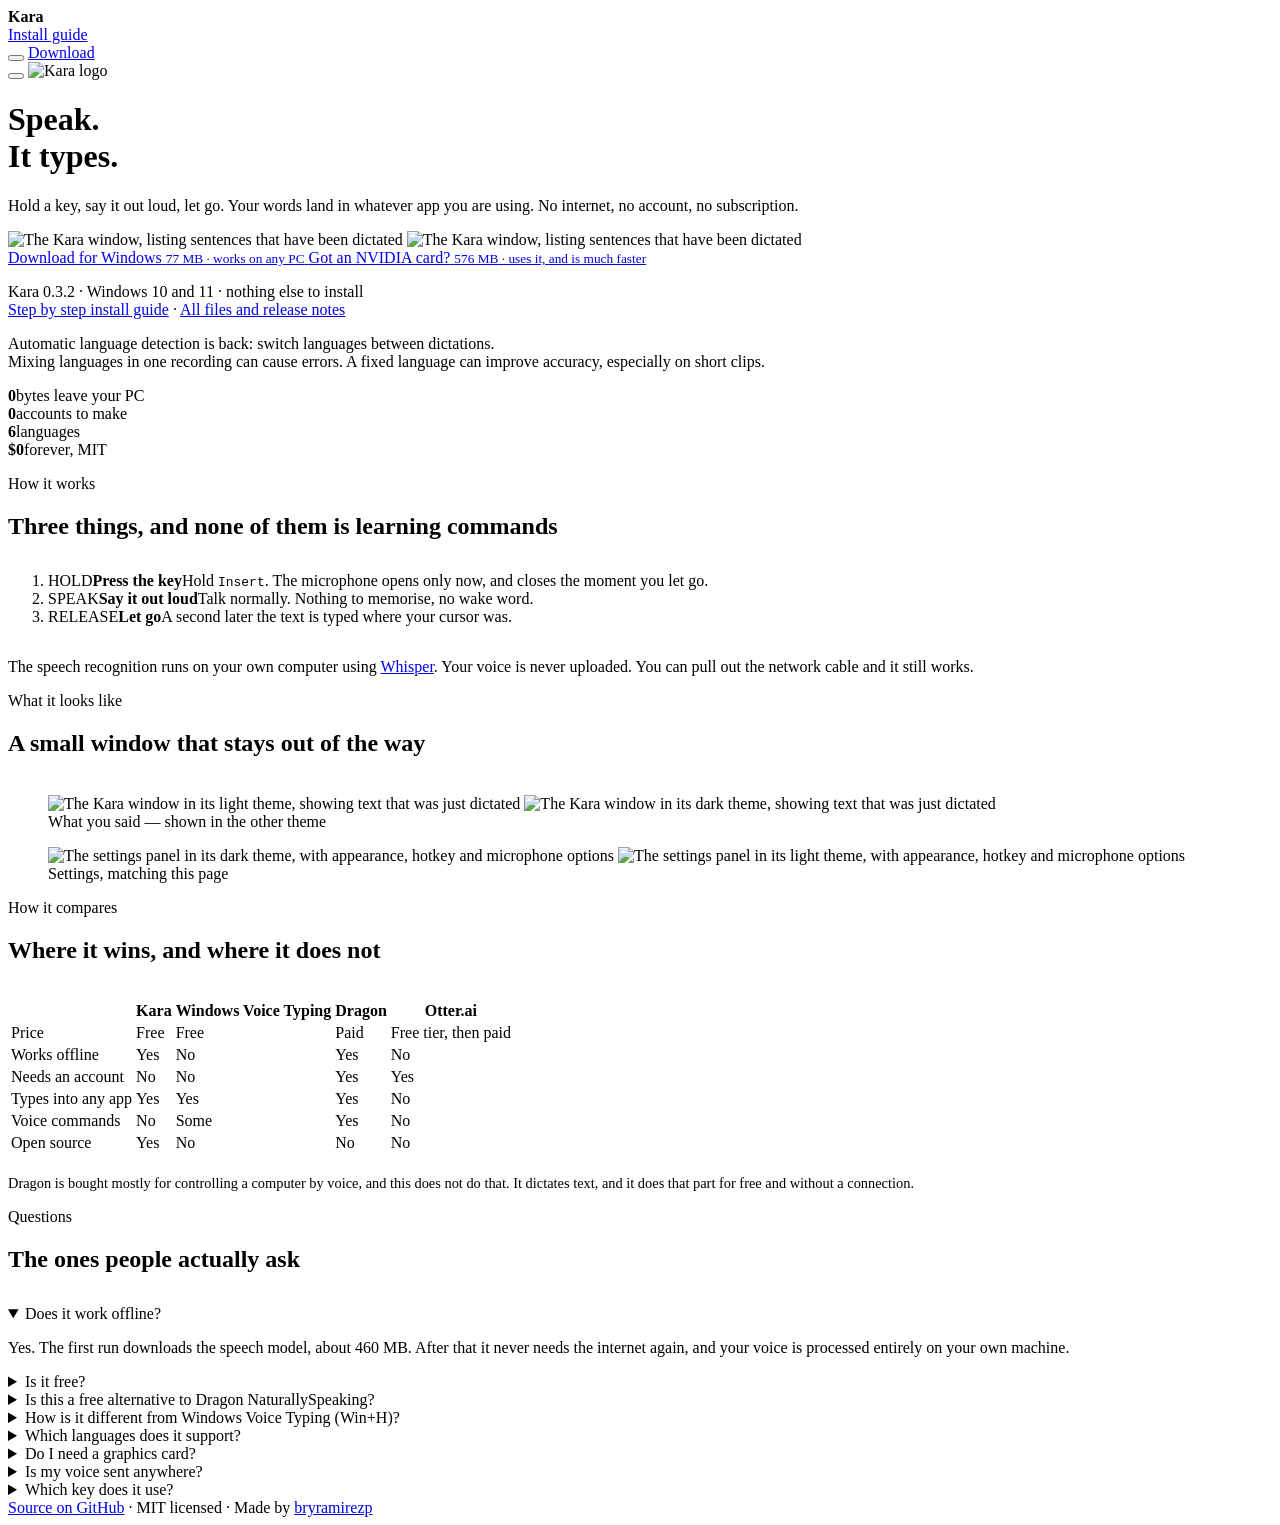
==== docs/index.html @ ec4b817a "feat: restore automatic dictation in 0.3.2 Restore automatic detection for each dictation after its " ====
<!DOCTYPE html>
<html lang="en" data-theme="dark">
<head>
<meta charset="utf-8">
<meta name="viewport" content="width=device-width, initial-scale=1">
<title>Kara — Free Offline Speech to Text for Windows</title>

<link rel="canonical" href="https://bryramirezp.github.io/kara/">
<meta name="description" content="Free, open source dictation for Windows. Hold a key, speak, and it types into any app. Runs fully offline with Whisper — no account, no cloud, no subscription. A free alternative to Dragon NaturallySpeaking and Otter.ai.">
<meta name="robots" content="index, follow, max-snippet:-1, max-image-preview:large">
<meta name="theme-color" content="#0f0f0f">

<meta property="og:type" content="website">
<meta property="og:url" content="https://bryramirezp.github.io/kara/">
<meta property="og:title" content="Kara — Free Offline Speech to Text for Windows">
<meta property="og:description" content="Hold a key, speak, and it types. Runs fully offline on your own computer. Free and open source.">
<meta property="og:image" content="https://bryramirezp.github.io/kara/social-preview.png">
<meta name="twitter:card" content="summary_large_image">

<link rel="icon" href="logo.png">

<script>
// Runs before anything paints, so a returning visitor never sees the wrong
// theme flash first. Dark is the default; the system preference only decides
// for someone who has not touched the switch.
(function () {
  var saved = null;
  try { saved = localStorage.getItem('theme'); } catch (e) {}
  var wantsLight = saved ? saved === 'light'
                         : window.matchMedia('(prefers-color-scheme: light)').matches;
  document.documentElement.setAttribute('data-theme', wantsLight ? 'light' : 'dark');
})();
</script>

<script type="application/ld+json">
{
  "@context": "https://schema.org",
  "@type": "SoftwareApplication",
  "name": "Kara",
  "applicationCategory": "UtilitiesApplication",
  "applicationSubCategory": "Speech Recognition",
  "operatingSystem": "Windows 10, Windows 11",
  "softwareVersion": "0.3.2",
  "url": "https://bryramirezp.github.io/kara/",
  "downloadUrl": "https://github.com/bryramirezp/kara/releases/download/v0.3.2/Kara-Setup-0.3.2.exe",
  "codeRepository": "https://github.com/bryramirezp/kara",
  "license": "https://opensource.org/licenses/MIT",
  "isAccessibleForFree": true,
  "description": "Push-to-talk dictation for Windows. Hold a key, speak, release, and the text is typed into whatever app has focus. Runs fully offline using Whisper.",
  "featureList": [
    "Works fully offline, with no internet connection",
    "No account and no subscription",
    "Types into any Windows application",
    "Six languages: Spanish, English, Portuguese, French, German, Italian",
    "Keeps every sentence you dictate in the window",
    "NVIDIA graphics card acceleration when run from source"
  ],
  "offers": { "@type": "Offer", "price": "0", "priceCurrency": "USD" },
  "author": { "@type": "Person", "name": "Bryan Ramírez", "url": "https://github.com/bryramirezp" }
}
</script>

<script type="application/ld+json">
{
  "@context": "https://schema.org",
  "@type": "FAQPage",
  "mainEntity": [
    { "@type": "Question", "name": "Does it work offline?",
      "acceptedAnswer": { "@type": "Answer", "text": "Yes. The first run downloads the speech model, about 460 MB. After that it never needs the internet again, and your voice is processed entirely on your own machine." } },
    { "@type": "Question", "name": "Is it free?",
      "acceptedAnswer": { "@type": "Answer", "text": "Yes, and it is open source under the MIT license. There is no account, no subscription and no paid tier." } },
    { "@type": "Question", "name": "Is this a free alternative to Dragon NaturallySpeaking?",
      "acceptedAnswer": { "@type": "Answer", "text": "For plain dictation, yes. You hold a key, speak, and the text is typed into whatever app you are using. It does not have voice commands for controlling Windows, which is what Dragon is mainly bought for." } },
    { "@type": "Question", "name": "How is it different from Windows Voice Typing (Win+H)?",
      "acceptedAnswer": { "@type": "Answer", "text": "Windows Voice Typing sends your audio to Microsoft servers and needs an internet connection. Kara runs the speech model on your own machine, works with no connection at all, and lets you choose a larger and more accurate model." } },
    { "@type": "Question", "name": "Which languages does it support?",
      "acceptedAnswer": { "@type": "Answer", "text": "Spanish, English, Portuguese, French, German and Italian. You pick one, which makes it faster and more accurate than guessing the language on every recording." } },
    { "@type": "Question", "name": "Do I need a graphics card?",
      "acceptedAnswer": { "@type": "Answer", "text": "No. The download runs on your processor. If you have an NVIDIA graphics card and install from source, it can use it and get much faster." } },
    { "@type": "Question", "name": "Is my voice sent anywhere?",
      "acceptedAnswer": { "@type": "Answer", "text": "No. Nothing leaves your computer. The microphone is only open while you hold the key, so nothing is listening the rest of the time." } },
    { "@type": "Question", "name": "Which key does it use?",
      "acceptedAnswer": { "@type": "Answer", "text": "Insert by default, and you can change it to any key or an extra mouse button. Avoid normal letters: the key is not blocked, so choosing q would start a recording every time you typed one." } }
  ]
}
</script>

<link rel="stylesheet" href="style.css">
</head>
<body>

<div class="topbar" id="topbar">
  <div class="wrap">
    <img src="logo.png" alt=""><b>Kara</b>
    <nav><a href="install.html">Install guide</a></nav>
    <span class="grow"></span>
    <button class="theme-toggle" data-theme-toggle type="button"></button>
    <a class="btn" data-pick-topbar href="https://github.com/bryramirezp/kara/releases/download/v0.3.2/Kara-Setup-0.3.2.exe">Download</a>
  </div>
</div>

<header class="hero">
  <div class="wrap">
    <button class="theme-toggle" data-theme-toggle type="button"></button>
    <img class="mark" src="logo.png" alt="Kara logo">
    <h1>Speak.<br>It <span class="lime">types</span>.</h1>
    <p class="lede">
      Hold a key, say it out loud, let go. Your words land in whatever app you
      are using. No internet, no account, no subscription.
    </p>

    <!-- The app itself, photographed, first thing -- before anyone is asked to
         pick a download. This used to be a CSS mockup that typed out invented
         sentences on a loop: pretty, and a drawing of a product rather than
         the product. It stays the fallback here: if docs/demo.js can't load
         docs/demo-data.json, or the visitor has asked for reduced motion,
         these two images are all that render, unchanged from before.

         When it can run, demo.js swaps in the redraw below it -- the same
         header, log and foot as the real window, coloured from the exact
         values in kara.py's THEMES -- and replays one real dictation: real
         microphone, real transcription, real "Recorded 3.6s"/"WRITING IT
         DOWN" wording, captured once on Bryan's own machine by
         tools/capture_demo.py. It is still a drawing, not the window itself,
         but everything it plays back happened -- nothing here is typed
         because it looks good, only because it was said. -->
    <div class="demo" data-demo>
      <div class="app-shot-group" data-demo-shots>
        <img class="app-shot on-dark"  src="screenshot-main-dark.png"
             alt="The Kara window, listing sentences that have been dictated"
             width="320" height="480">
        <img class="app-shot on-light" src="screenshot-main-light.png"
             alt="The Kara window, listing sentences that have been dictated"
             width="320" height="480">
      </div>
      <div class="win-fake" data-demo-anim hidden aria-hidden="true">
        <div class="win-fake-bar">
          <img class="win-fake-mark" src="logo.png" alt="">
          <span class="win-fake-title">Kara</span>
          <span class="win-fake-icons" aria-hidden="true">⚙ &#8212; &#10005;</span>
        </div>
        <div class="win-fake-model">
          <img class="win-fake-mark" src="logo.png" alt="">
          large-v3-turbo model &middot; ready
        </div>
        <div class="win-fake-log" data-demo-log>
          <p class="win-fake-dim">Ready to use.</p>
        </div>
        <div class="win-fake-foot">
          <span class="win-fake-key">INSERT</span>
          <span class="win-fake-bars" data-demo-bars></span>
          <span class="win-fake-status-wrap">
            <span class="win-fake-rec-dot" data-demo-dot></span>
            <span class="win-fake-status" data-demo-status>READY</span>
          </span>
        </div>
      </div>
      <p class="demo-caption" data-demo-caption hidden>
        No actors, no script -- just Bryan talking to his own PC, an RTX
        3070, which is why it's this fast.
      </p>
    </div>

    <!-- Two installers, and only one of them is right for any given machine.
         Presented as equals they would cost every visitor a decision they are
         not equipped to make -- most people do not know what card is in their
         computer, which is the whole reason 0.3.0 exists. So the processor
         build is the filled button here, because it is never the wrong answer,
         and docs/pick.js promotes the GPU one only where it can see an NVIDIA
         card. Without JavaScript this markup is already correct. -->
    <div class="pick" data-pick>
      <p class="pick-read" hidden></p>
      <div class="pick-row">
        <a class="btn pick-btn pick-cpu" id="heroBtn" href="https://github.com/bryramirezp/kara/releases/download/v0.3.2/Kara-Setup-0.3.2.exe">
          <span class="pick-label">Download for Windows</span>
          <small><!--dl-size-->77 MB<!--/dl-size--> · works on any PC</small>
        </a>
        <a class="btn btn-ghost pick-btn pick-gpu" href="https://github.com/bryramirezp/kara/releases/download/v0.3.2/Kara-Setup-GPU-0.3.2.exe">
          <span class="pick-label">Got an NVIDIA card?</span>
          <small><!--dl-size-gpu-->576 MB<!--/dl-size-gpu--> · uses it, and is much faster</small>
        </a>
      </div>
    </div>
    <p class="sub">
      Kara <!--app-version-->0.3.2<!--/app-version--> · Windows 10 and 11 · nothing else to install<br>
      <a href="install.html">Step by step install guide</a>
      · <a href="https://github.com/bryramirezp/kara/releases/latest">All files and release notes</a>
    </p>
    <p class="sub">
      Automatic language detection is back: switch languages between dictations.<br>
      Mixing languages in one recording can cause errors. A fixed language can
      improve accuracy, especially on short clips.
    </p>

    <div class="proof">
      <div><b>0</b><span>bytes leave your PC</span></div>
      <div><b>0</b><span>accounts to make</span></div>
      <div><b>6</b><span>languages</span></div>
      <div><b>$0</b><span>forever, MIT</span></div>
    </div>
  </div>
</header>

<section>
  <div class="wrap narrow">
    <p class="eyebrow">How it works</p>
    <h2>Three things, and none of them is learning commands</h2>
    <ol class="beats" style="margin-top:2em">
      <li><span class="n">HOLD</span><b>Press the key</b>Hold <kbd>Insert</kbd>. The microphone opens only now, and closes the moment you let go.</li>
      <li><span class="n">SPEAK</span><b>Say it out loud</b>Talk normally. Nothing to memorise, no wake word.</li>
      <li><span class="n">RELEASE</span><b>Let go</b>A second later the text is typed where your cursor was.</li>
    </ol>
    <p style="margin-top:2em">
      The speech recognition runs on your own computer using
      <a href="https://github.com/SYSTRAN/faster-whisper">Whisper</a>. Your voice
      is never uploaded. You can pull out the network cable and it still works.
    </p>
  </div>
</section>

<section>
  <div class="wrap">
    <div class="narrow"><p class="eyebrow">What it looks like</p>
    <h2>A small window that stays out of the way</h2></div>
    <div class="shots" style="margin-top:2.4em">
      <figure>
        <img class="on-dark"  src="screenshot-main-light.png"
             alt="The Kara window in its light theme, showing text that was just dictated">
        <img class="on-light" src="screenshot-main-dark.png"
             alt="The Kara window in its dark theme, showing text that was just dictated">
        <figcaption>What you said &mdash; shown in the other theme</figcaption>
      </figure>
      <figure>
        <img class="on-dark"  src="screenshot-settings-dark.png"
             alt="The settings panel in its dark theme, with appearance, hotkey and microphone options">
        <img class="on-light" src="screenshot-settings-light.png"
             alt="The settings panel in its light theme, with appearance, hotkey and microphone options">
        <figcaption>Settings, matching this page</figcaption>
      </figure>
    </div>
  </div>
</section>

<section>
  <div class="wrap">
    <div class="narrow"><p class="eyebrow">How it compares</p>
    <h2>Where it wins, and where it does not</h2></div>
    <div class="table-scroll" style="margin-top:2.2em">
    <table>
      <thead>
        <tr><th></th><th>Kara</th><th>Windows Voice Typing</th><th>Dragon</th><th>Otter.ai</th></tr>
      </thead>
      <tbody>
        <tr><td>Price</td><td>Free</td><td>Free</td><td>Paid</td><td>Free tier, then paid</td></tr>
        <tr><td>Works offline</td><td>Yes</td><td>No</td><td>Yes</td><td>No</td></tr>
        <tr><td>Needs an account</td><td>No</td><td>No</td><td>Yes</td><td>Yes</td></tr>
        <tr><td>Types into any app</td><td>Yes</td><td>Yes</td><td>Yes</td><td>No</td></tr>
        <tr><td>Voice commands</td><td>No</td><td>Some</td><td>Yes</td><td>No</td></tr>
        <tr><td>Open source</td><td>Yes</td><td>No</td><td>No</td><td>No</td></tr>
      </tbody>
    </table>
    </div>
    <p class="narrow" style="color:var(--muted);font-size:.9rem;margin-top:1.4em">
      Dragon is bought mostly for controlling a computer by voice, and this does
      not do that. It dictates text, and it does that part for free and without
      a connection.
    </p>
  </div>
</section>

<section>
  <div class="wrap narrow">
    <p class="eyebrow">Questions</p>
    <h2>The ones people actually ask</h2>
    <div style="margin-top:2em">
      <details open>
        <summary>Does it work offline?</summary>
        <p>Yes. The first run downloads the speech model, about 460 MB. After that it never needs the internet again, and your voice is processed entirely on your own machine.</p>
      </details>
      <details>
        <summary>Is it free?</summary>
        <p>Yes, and it is open source under the MIT license. No account, no subscription, no paid tier, no trial that runs out.</p>
      </details>
      <details>
        <summary>Is this a free alternative to Dragon NaturallySpeaking?</summary>
        <p>For dictation, yes. You hold a key, speak, and the text is typed for you. It does not replace Dragon's voice commands for driving Windows by voice.</p>
      </details>
      <details>
        <summary>How is it different from Windows Voice Typing (Win+H)?</summary>
        <p>Windows Voice Typing sends your audio to Microsoft and needs a connection. This runs the model locally, works with no connection at all, and lets you pick a larger and more accurate model than the built-in one.</p>
      </details>
      <details>
        <summary>Which languages does it support?</summary>
        <p>Spanish, English, Portuguese, French, German and Italian. You choose one rather than letting it guess, which makes it faster and stops it from getting the language wrong on short recordings.</p>
      </details>
      <details>
        <summary>Do I need a graphics card?</summary>
        <p>No. The download runs on your processor. If you have an NVIDIA card and install from the source code, it can use it and get much faster.</p>
      </details>
      <details>
        <summary>Is my voice sent anywhere?</summary>
        <p>No. Nothing leaves your computer. The microphone is only open while you hold the key, so nothing is listening the rest of the time.</p>
      </details>
      <details>
        <summary>Which key does it use?</summary>
        <p><kbd>Insert</kbd> by default, and you can change it to any key or an extra mouse button. Avoid normal letters: the key is not blocked, so choosing <code>q</code> would start a recording every time you typed one.</p>
      </details>
    </div>
  </div>
</section>

<footer>
  <div class="wrap">
    <a href="https://github.com/bryramirezp/kara">Source on GitHub</a> ·
    MIT licensed · Made by <a href="https://github.com/bryramirezp">bryramirezp</a>
  </div>
</footer>

<script>
(function () {
  // The sticky bar only earns its place once the hero button has scrolled away.
  // This is all that is left of a much longer script: the rest drove a mockup
  // of the app that a screenshot of the app now replaces.
  var bar = document.getElementById('topbar');
  var btn = document.getElementById('heroBtn');
  if (bar && btn) {
    new IntersectionObserver(function (entries) {
      bar.classList.toggle('show', !entries[0].isIntersecting);
    }, { rootMargin: '-10px 0px 0px 0px' }).observe(btn);
  }
})();
</script>
<script src="theme.js"></script>
<script src="pick.js"></script>
<script src="demo.js"></script>

</body>
</html>
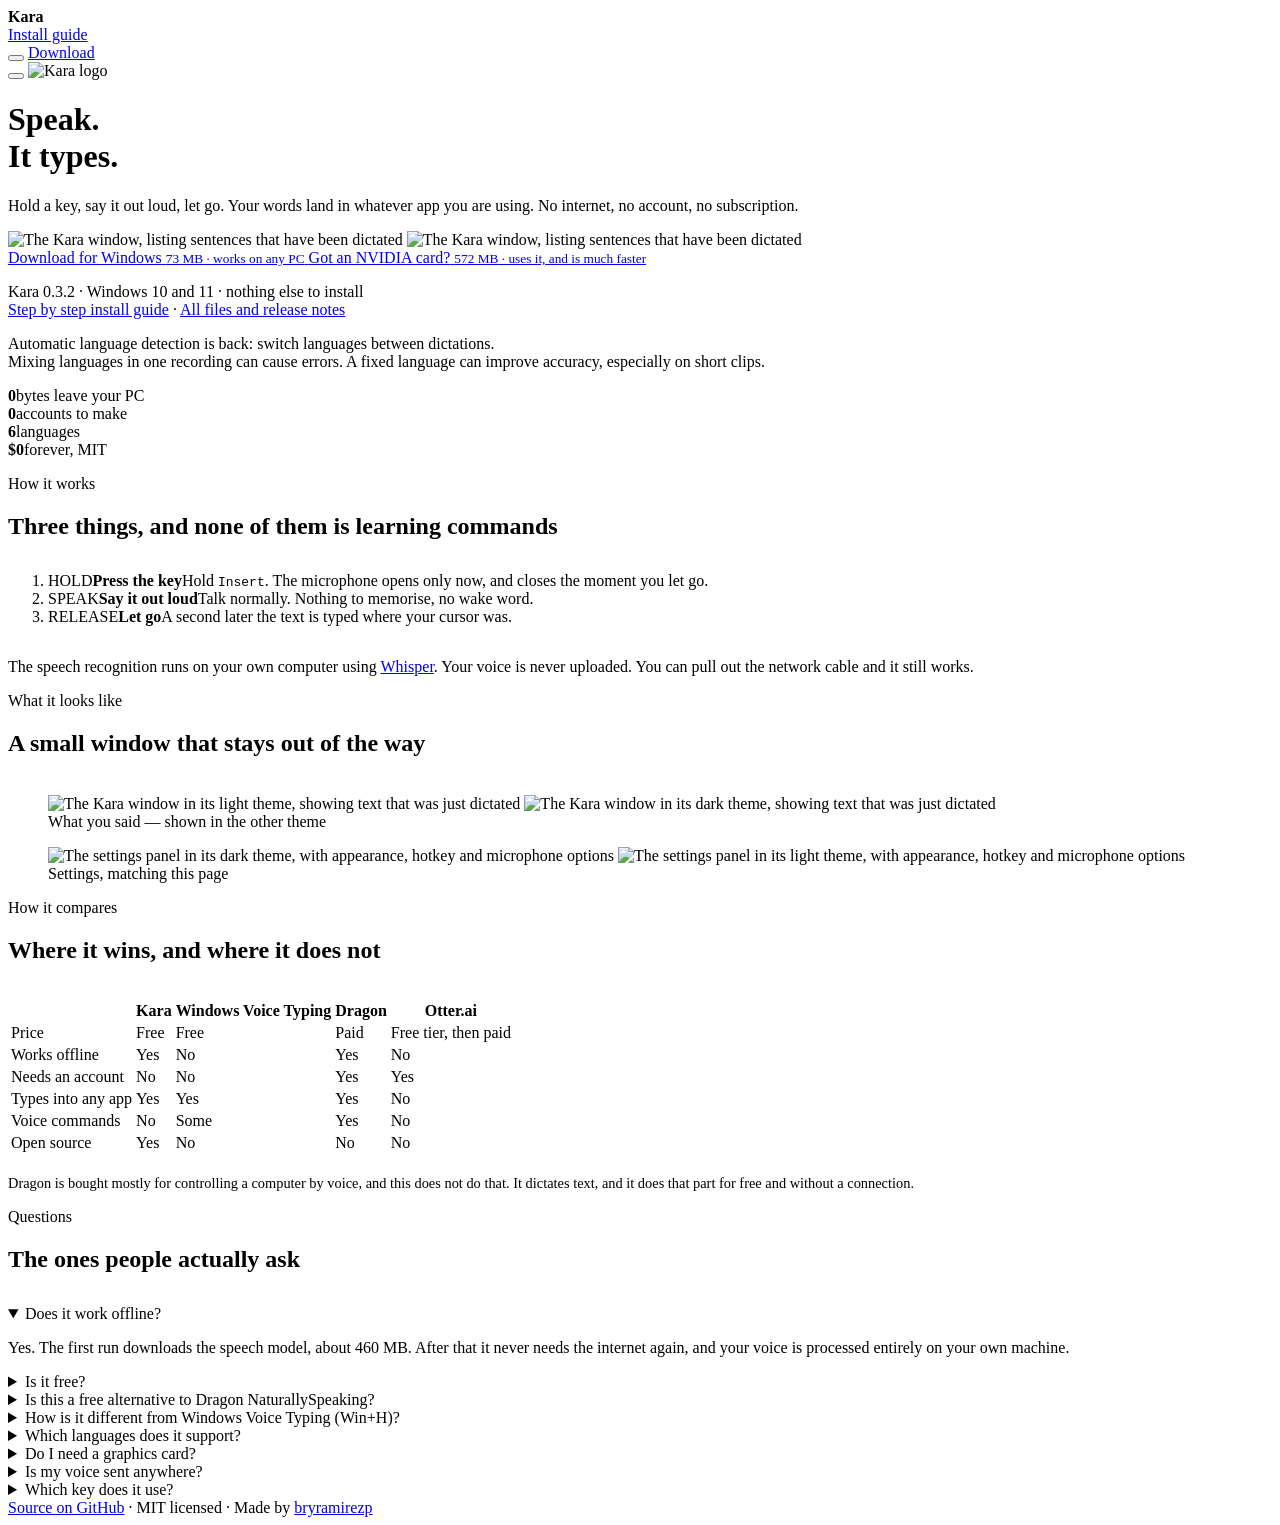
==== commit b7680c2f: "docs: match published 0.3.2 installer sizes" ====
--- a/docs/index.html
+++ b/docs/index.html
@@ -173,11 +173,11 @@
       <div class="pick-row">
         <a class="btn pick-btn pick-cpu" id="heroBtn" href="https://github.com/bryramirezp/kara/releases/download/v0.3.2/Kara-Setup-0.3.2.exe">
           <span class="pick-label">Download for Windows</span>
-          <small><!--dl-size-->77 MB<!--/dl-size--> · works on any PC</small>
+          <small><!--dl-size-->73 MB<!--/dl-size--> · works on any PC</small>
         </a>
         <a class="btn btn-ghost pick-btn pick-gpu" href="https://github.com/bryramirezp/kara/releases/download/v0.3.2/Kara-Setup-GPU-0.3.2.exe">
           <span class="pick-label">Got an NVIDIA card?</span>
-          <small><!--dl-size-gpu-->576 MB<!--/dl-size-gpu--> · uses it, and is much faster</small>
+          <small><!--dl-size-gpu-->572 MB<!--/dl-size-gpu--> · uses it, and is much faster</small>
         </a>
       </div>
     </div>
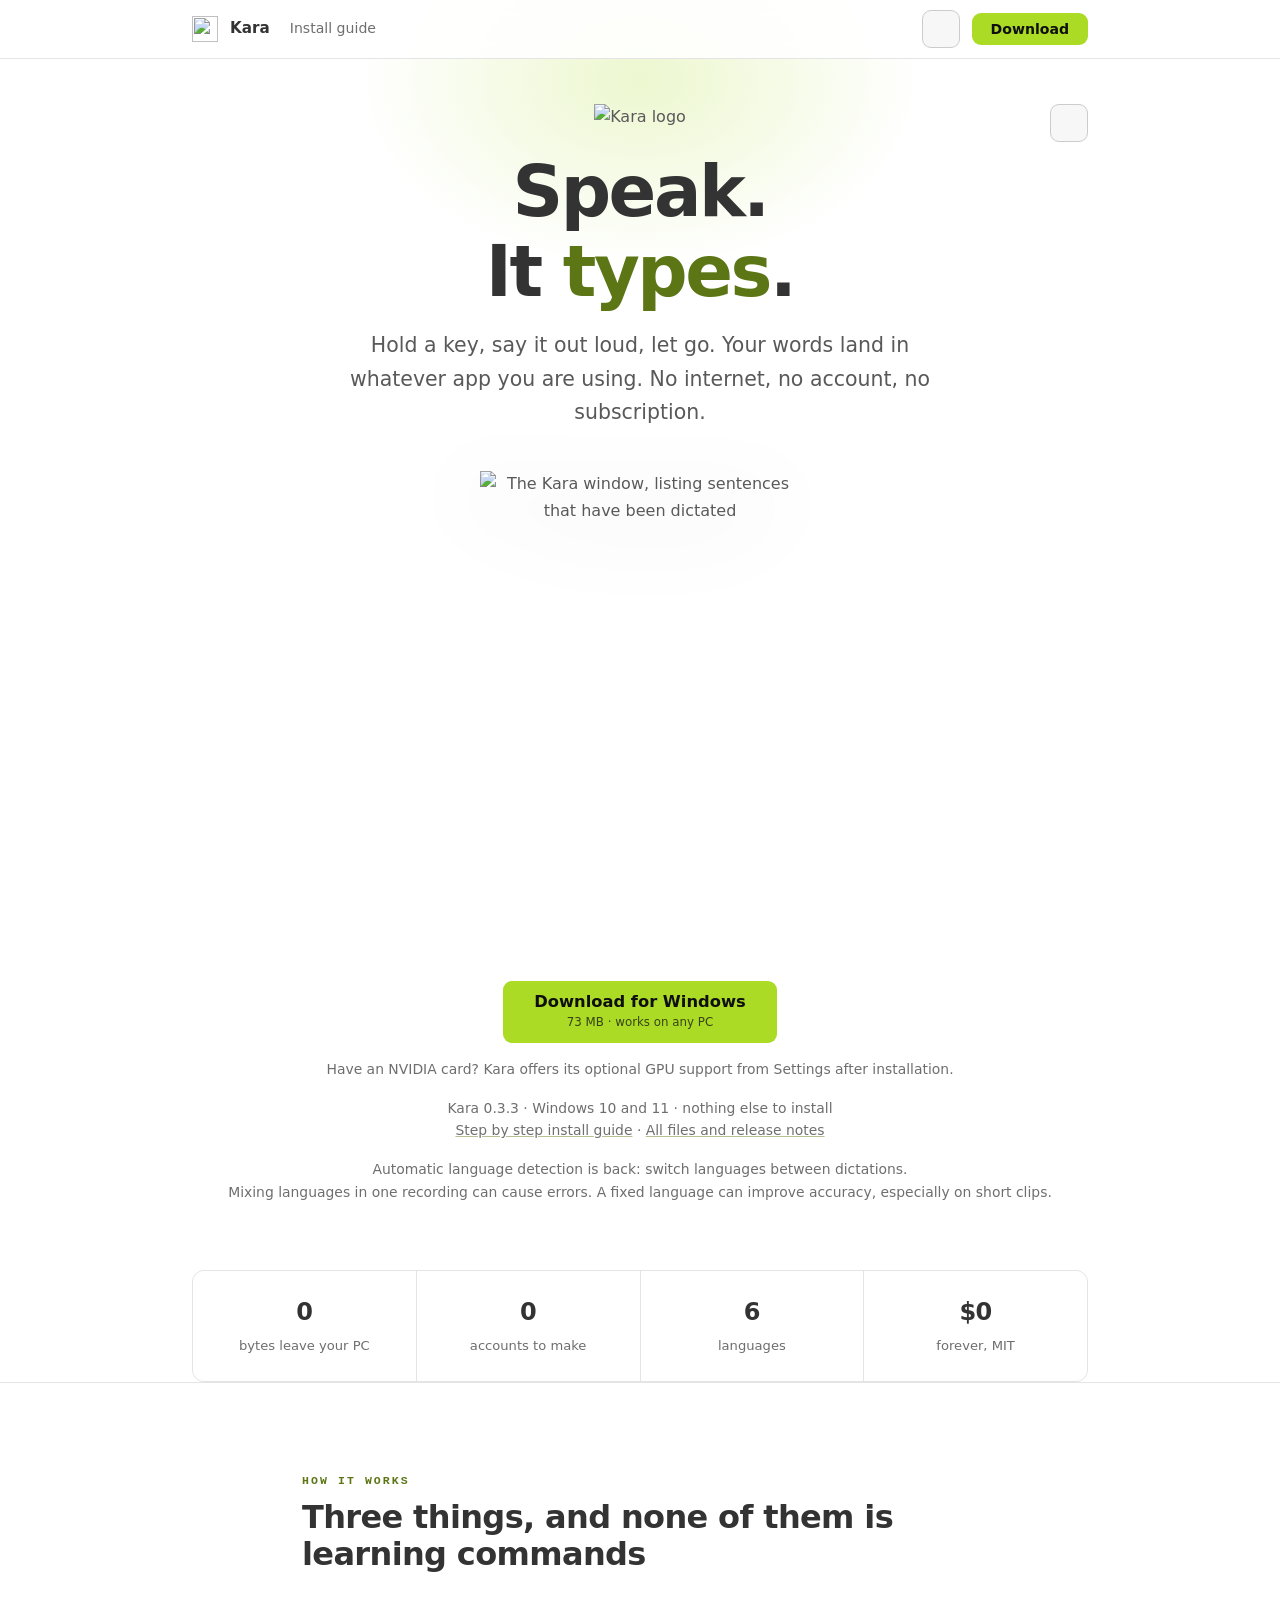
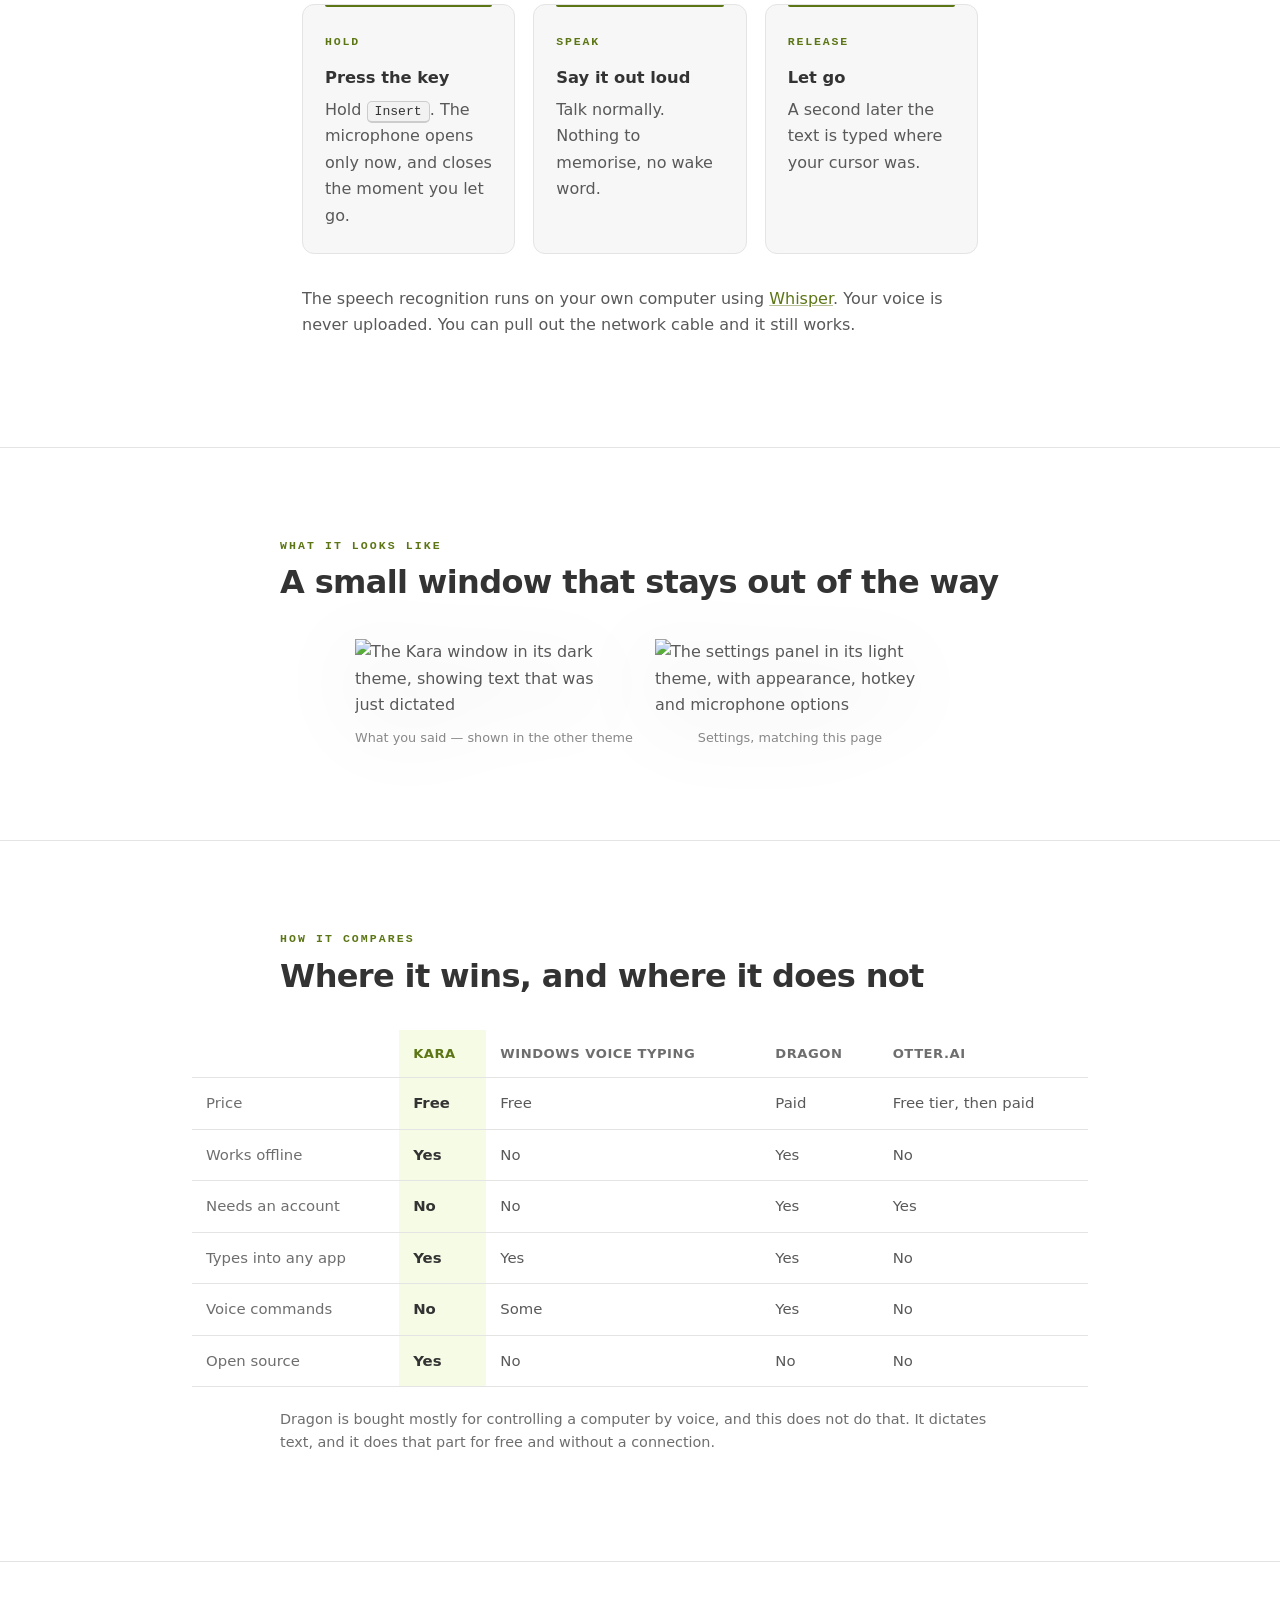
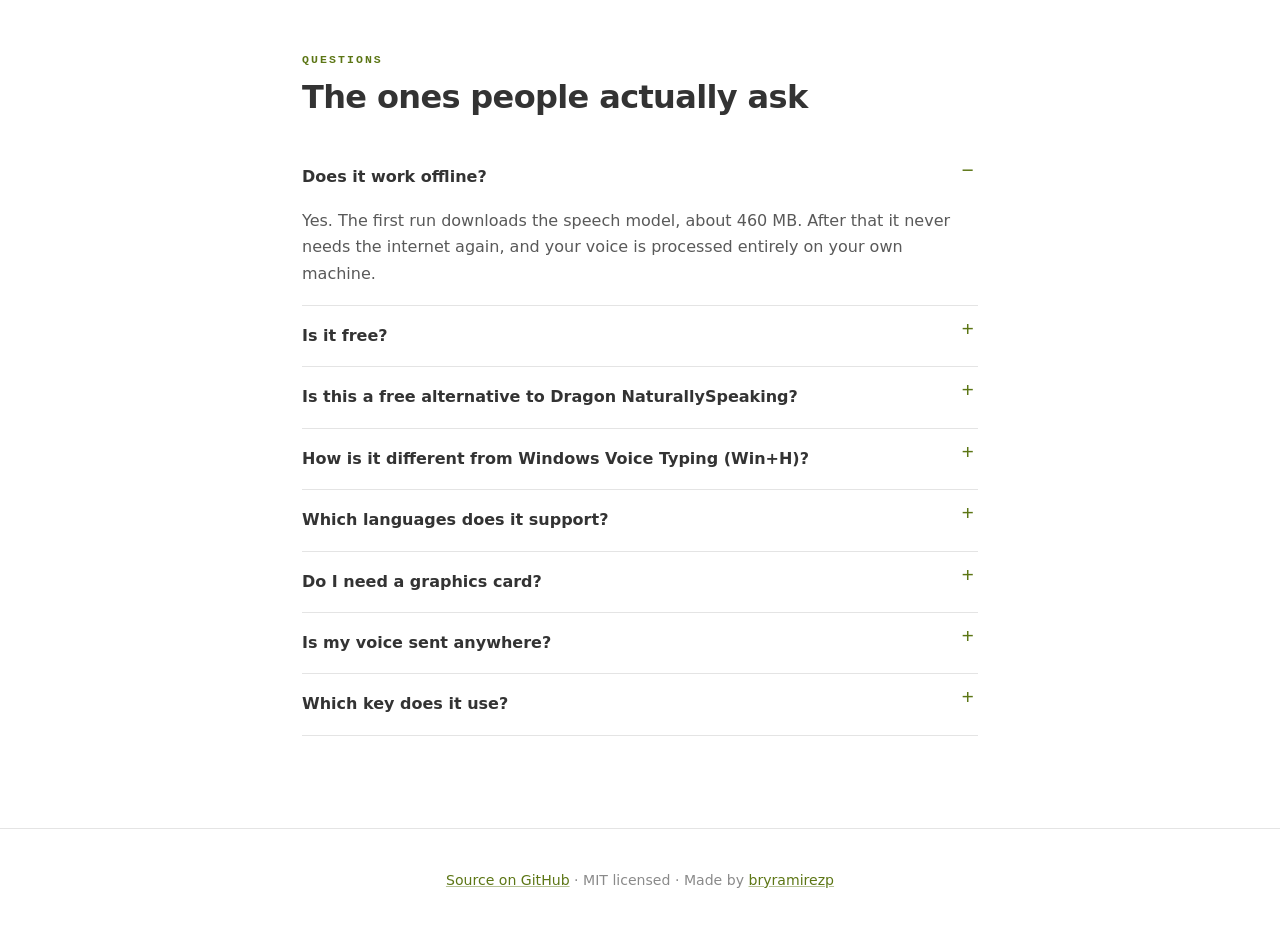
==== commit 42161da9: "release: prepare 0.3.3" ====
--- a/docs/index.html
+++ b/docs/index.html
@@ -40,9 +40,9 @@
   "applicationCategory": "UtilitiesApplication",
   "applicationSubCategory": "Speech Recognition",
   "operatingSystem": "Windows 10, Windows 11",
-  "softwareVersion": "0.3.2",
+  "softwareVersion": "0.3.3",
   "url": "https://bryramirezp.github.io/kara/",
-  "downloadUrl": "https://github.com/bryramirezp/kara/releases/download/v0.3.2/Kara-Setup-0.3.2.exe",
+  "downloadUrl": "https://github.com/bryramirezp/kara/releases/download/v0.3.3/Kara-Setup-0.3.3.exe",
   "codeRepository": "https://github.com/bryramirezp/kara",
   "license": "https://opensource.org/licenses/MIT",
   "isAccessibleForFree": true,
@@ -95,7 +95,7 @@
     <nav><a href="install.html">Install guide</a></nav>
     <span class="grow"></span>
     <button class="theme-toggle" data-theme-toggle type="button"></button>
-    <a class="btn" data-pick-topbar href="https://github.com/bryramirezp/kara/releases/download/v0.3.2/Kara-Setup-0.3.2.exe">Download</a>
+    <a class="btn" data-pick-topbar href="https://github.com/bryramirezp/kara/releases/download/v0.3.3/Kara-Setup-0.3.3.exe">Download</a>
   </div>
 </div>
 
@@ -161,28 +161,17 @@
       </p>
     </div>
 
-    <!-- Two installers, and only one of them is right for any given machine.
-         Presented as equals they would cost every visitor a decision they are
-         not equipped to make -- most people do not know what card is in their
-         computer, which is the whole reason 0.3.0 exists. So the processor
-         build is the filled button here, because it is never the wrong answer,
-         and docs/pick.js promotes the GPU one only where it can see an NVIDIA
-         card. Without JavaScript this markup is already correct. -->
-    <div class="pick" data-pick>
-      <p class="pick-read" hidden></p>
+    <div class="pick">
       <div class="pick-row">
-        <a class="btn pick-btn pick-cpu" id="heroBtn" href="https://github.com/bryramirezp/kara/releases/download/v0.3.2/Kara-Setup-0.3.2.exe">
+        <a class="btn pick-btn pick-cpu" id="heroBtn" href="https://github.com/bryramirezp/kara/releases/download/v0.3.3/Kara-Setup-0.3.3.exe">
           <span class="pick-label">Download for Windows</span>
           <small><!--dl-size-->73 MB<!--/dl-size--> · works on any PC</small>
         </a>
-        <a class="btn btn-ghost pick-btn pick-gpu" href="https://github.com/bryramirezp/kara/releases/download/v0.3.2/Kara-Setup-GPU-0.3.2.exe">
-          <span class="pick-label">Got an NVIDIA card?</span>
-          <small><!--dl-size-gpu-->572 MB<!--/dl-size-gpu--> · uses it, and is much faster</small>
-        </a>
       </div>
     </div>
+    <p class="sub">Have an NVIDIA card? Kara offers its optional GPU support from Settings after installation.</p>
     <p class="sub">
-      Kara <!--app-version-->0.3.2<!--/app-version--> · Windows 10 and 11 · nothing else to install<br>
+      Kara <!--app-version-->0.3.3<!--/app-version--> · Windows 10 and 11 · nothing else to install<br>
       <a href="install.html">Step by step install guide</a>
       · <a href="https://github.com/bryramirezp/kara/releases/latest">All files and release notes</a>
     </p>
@@ -331,7 +320,6 @@
 })();
 </script>
 <script src="theme.js"></script>
-<script src="pick.js"></script>
 <script src="demo.js"></script>
 
 </body>
--- a/docs/style.css
+++ b/docs/style.css
@@ -0,0 +1,450 @@
+/* ─────────────────────────────────────────────────────────────────────────────
+   Dark is the native theme: the lime measures 11.77:1 on near-black and only
+   1.63:1 on white. So the lime stays a *surface* in both themes -- filled, with
+   near-black text on top, it is 11.77:1 either way -- and wherever it has to be
+   read as text it drops to #5c7615, the same hue at 5.18:1 on white. That is
+   what --accent-text is for. The dividing line is size: anything thin enough
+   to be read as a mark -- a link, a 2px rule, an eyebrow -- is ink and uses
+   --accent-text. Only areas big enough to carry near-black text on top stay
+   --lime: the download button and the step numbers.
+   ───────────────────────────────────────────────────────────────────────── */
+:root, :root[data-theme="dark"] {
+  --lime:        #abdb25;
+  --lime-hi:     #bce62f;
+  --accent-text: #abdb25;
+  --ink:         #0f0f0f;
+  --bg:          #0f0f0f;
+  --panel:       #171717;
+  --panel-2:     #1c1c1c;
+  --line:        #262626;
+  --line-hi:     #333333;
+  --title:       #ffffff;
+  --body:        #cccccc;
+  --muted:       #999999;
+  --quiet:       #666666;
+  --bloom:       rgba(171, 219, 37, .13);
+  --tint:        rgba(171, 219, 37, .05);
+
+  --mono: "Cascadia Mono", Consolas, ui-monospace, monospace;
+  --sans: "Segoe UI", system-ui, -apple-system, sans-serif;
+}
+
+:root[data-theme="light"] {
+  --accent-text: #5c7615;   /* 5.18:1 on white; the lime itself is 1.63:1 */
+  --bg:          #ffffff;
+  --panel:       #f7f7f7;
+  --panel-2:     #f2f2f2;
+  --line:        #e4e4e4;
+  --line-hi:     #cccccc;
+  --title:       #333333;
+  --body:        #595959;
+  --muted:       #6e6e6e;
+  --quiet:       #8a8a8a;
+  --bloom:       rgba(171, 219, 37, .22);
+  --tint:        rgba(171, 219, 37, .12);
+}
+
+* { box-sizing: border-box; }
+html { scroll-behavior: smooth; }
+body {
+  margin: 0; background: var(--bg); color: var(--body);
+  font: 16px/1.65 var(--sans);
+  -webkit-font-smoothing: antialiased;
+}
+img { max-width: 100%; }
+a { color: var(--accent-text); text-decoration-color: color-mix(in srgb, var(--accent-text) 45%, transparent); }
+p { margin: 0 0 1em; }
+
+.wrap { max-width: 940px; margin: 0 auto; padding: 0 22px; }
+.narrow { max-width: 720px; margin-inline: auto; }
+
+h1, h2, h3 { color: var(--title); line-height: 1.15; }
+h2 { font-size: clamp(1.5rem, 3.4vw, 2rem); letter-spacing: -.02em; margin: 0 0 .3em; }
+h3 { font-size: 1.05rem; margin: 2em 0 .3em; }
+
+.eyebrow {
+  font: 600 .72rem/1 var(--mono); letter-spacing: .18em;
+  color: var(--accent-text); text-transform: uppercase; margin: 0 0 1.1em;
+}
+section { padding: 92px 0; border-top: 1px solid var(--line); }
+
+/* ── Theme switch ─────────────────────────────────────────────────────────── */
+.theme-toggle {
+  display: inline-flex; align-items: center; justify-content: center;
+  width: 38px; height: 38px; padding: 0; flex: none;
+  background: var(--panel); color: var(--muted);
+  border: 1px solid var(--line-hi); border-radius: 9px;
+  cursor: pointer; transition: color .15s ease, border-color .15s ease;
+}
+.theme-toggle:hover { color: var(--title); border-color: var(--accent-text); }
+.theme-toggle svg { width: 18px; height: 18px; display: block; }
+/* Each icon shows the theme you would switch *to*, so only one is ever drawn. */
+:root[data-theme="dark"]  .theme-toggle .i-dark  { display: none; }
+:root[data-theme="light"] .theme-toggle .i-light { display: none; }
+
+.hero .theme-toggle { position: absolute; top: 0; right: 22px; }
+
+/* Screenshots follow the switch. The settings window matches the page so it
+   sits in it naturally; the main window shows the opposite theme, so whichever
+   way the switch is thrown a visitor still sees that both exist. */
+:root[data-theme="dark"]  .on-light { display: none; }
+:root[data-theme="light"] .on-dark  { display: none; }
+
+/* ── Sticky bar, appears once the hero button is gone ─────────────────────── */
+.topbar {
+  position: fixed; inset: 0 0 auto 0; z-index: 20;
+  background: color-mix(in srgb, var(--bg) 88%, transparent);
+  backdrop-filter: blur(10px);
+  border-bottom: 1px solid var(--line);
+  transform: translateY(-100%); transition: transform .25s ease;
+}
+.topbar.show { transform: none; }
+.topbar .wrap { display: flex; align-items: center; gap: 12px; height: 58px; }
+.topbar img { width: 26px; height: 26px; }
+.topbar b { color: var(--title); font-size: .95rem; }
+.topbar .grow { flex: 1; }
+.topbar .btn { padding: 8px 18px; font-size: .88rem; }
+
+/* ── Hero ─────────────────────────────────────────────────────────────────── */
+.hero { position: relative; padding: 104px 0 0; overflow: hidden; border: 0; }
+.hero::before {          /* one soft lime bloom behind the mark, nothing more */
+  content: ""; position: absolute; left: 50%; top: -180px;
+  width: 780px; height: 520px; transform: translateX(-50%);
+  background: radial-gradient(closest-side, var(--bloom), transparent 72%);
+  pointer-events: none;
+}
+.hero .wrap { position: relative; text-align: center; }
+.hero img.mark { width: 72px; height: 72px; }
+.hero h1 {
+  font-size: clamp(2.6rem, 7vw, 4.4rem);
+  letter-spacing: -.035em; margin: .3em 0 .22em;
+}
+.hero h1 .lime { color: var(--accent-text); }
+.lede {
+  font-size: clamp(1.05rem, 2.2vw, 1.28rem); color: var(--body);
+  max-width: 30em; margin: 0 auto 2em;
+}
+
+.btn {
+  display: inline-block; padding: 15px 38px; border-radius: 9px;
+  background: var(--lime); color: var(--ink);
+  font: 700 1.02rem/1 var(--sans); text-decoration: none;
+  border: 1px solid transparent; transition: background .15s ease;
+}
+.btn:hover { background: var(--lime-hi); }
+.btn-ghost {
+  background: transparent; color: var(--body);
+  border-color: var(--line-hi); font-weight: 600;
+}
+.btn-ghost:hover { background: var(--panel); color: var(--title); }
+.sub { color: var(--muted); font-size: .87rem; margin: 1.1em 0 0; }
+.sub a { color: var(--muted); }
+
+/* ── The download ─────────────────────────────────────────────────────────── */
+.pick { margin-top: 30px; }
+.pick-row { display: flex; flex-direction: column; gap: 12px; }
+@media (min-width: 620px) {
+  .pick-row { flex-direction: row; justify-content: center; align-items: stretch; }
+}
+
+.pick-btn { padding: 12px 30px; text-align: center; }
+.pick-btn small {
+  display: block; margin-top: 4px;
+  font: 400 .74rem/1.3 var(--sans); opacity: .74;
+}
+.pick-label { font: inherit; }
+
+
+/* ── The hero shot ────────────────────────────────────────────────────────
+   The app, photographed, where a CSS mockup of the app used to animate. The
+   mockup carried a stage, a caret, a level meter and a keycap, all of which
+   existed only here; they are gone with it.
+
+   A drop shadow and nothing else. The PNG already has its corners cut to
+   transparency (see tools/screenshots.py), so a border or a radius here would
+   fight the shape rather than follow it.
+   ──────────────────────────────────────────────────────────────────────── */
+.demo { margin: 40px auto 0; max-width: 320px; }
+.app-shot, .shots img {
+  display: block; width: 100%; height: auto;
+  filter: drop-shadow(0 18px 40px rgba(0, 0, 0, .5));
+}
+:root[data-theme="light"] .app-shot,
+:root[data-theme="light"] .shots img {
+  filter: drop-shadow(0 18px 40px rgba(0, 0, 0, .22));
+}
+
+/* ── The redrawn window ────────────────────────────────────────────────────
+   Kara's own chrome, redrawn -- not the site's panel colours, the exact ones
+   from kara.py's THEMES (bg_root/bg_header/text_title/log_dim/rec_status_text
+   etc.), so it reads as the app rather than as a page decoration wearing its
+   colours. Still a drawing, not a screenshot: what makes that honest is that
+   demo.js only ever plays back a real capture (tools/capture_demo.py) with
+   the app's own real wording ("Recorded 3.6s", "WRITING IT DOWN") -- nothing
+   here is invented, only redrawn. Hidden by default; demo.js reveals it once
+   real data has loaded and motion is okay.
+   ──────────────────────────────────────────────────────────────────────── */
+.win-fake {
+  --k-bg:      #0f0f0f;  --k-header: #181818;  --k-title: #ffffff;
+  --k-body:    #cccccc;  --k-dim:    #666666;  --k-idle-bar: #333333;
+  --k-accent:  #abdb25;  --k-rec:    #ef4141;  --k-icon: #cccccc;
+  --k-key-bg:  #1f1f1f;
+  max-width: 320px; margin: 0 auto; text-align: left;
+  background: var(--k-bg); border-radius: 10px; overflow: hidden;
+  filter: drop-shadow(0 18px 40px rgba(0, 0, 0, .5));
+}
+:root[data-theme="light"] .win-fake {
+  --k-bg:      #ffffff;  --k-header: #f2f2f2;  --k-title: #333333;
+  --k-body:    #595959;  --k-dim:    #8a8a8a;  --k-idle-bar: #cccccc;
+  --k-accent:  #5c7615;  --k-rec:    #c52c1f;  --k-icon: #595959;
+  --k-key-bg:  #f2f2f2;
+  filter: drop-shadow(0 18px 40px rgba(0, 0, 0, .22));
+}
+.win-fake-bar {
+  display: flex; align-items: center; gap: 6px;
+  padding: 11px 4px 11px 12px; background: var(--k-header);
+  font: 600 15px var(--sans); color: var(--k-title);
+}
+.win-fake-mark { width: 20px; height: 20px; flex: none; }
+.win-fake-title { flex: 1; }
+.win-fake-icons {
+  font-size: 13px; letter-spacing: 6px; color: var(--k-icon); padding-right: 8px;
+}
+.win-fake-model {
+  display: flex; align-items: center; gap: 7px;
+  padding: 14px 20px 0; font: 9px var(--sans); color: var(--k-dim);
+}
+.win-fake-model .win-fake-mark { width: 15px; height: 15px; }
+.win-fake-log { padding: 14px 16px 6px; min-height: 84px; }
+.win-fake-log p { margin: 0; }
+.win-fake-said {
+  font: 11px/1.5 var(--sans); color: var(--k-title); margin: 6px 0 4px !important;
+}
+.win-fake-dim { font: 9px var(--sans); color: var(--k-dim); }
+.win-fake-foot {
+  display: flex; align-items: center; gap: 10px;
+  padding: 8px 20px 16px;
+}
+.win-fake-key {
+  font: 700 9px var(--mono); color: var(--k-body); background: var(--k-key-bg);
+  border-radius: 8px; padding: 3px 8px; flex: none;
+}
+.win-fake-bars {
+  flex: 1; min-width: 0; overflow: hidden;
+  display: flex; align-items: center; gap: 3px; height: 26px;
+}
+.win-fake-bars i {
+  flex: 1; min-width: 0; min-height: 2px; border-radius: 2px;
+  background: var(--k-idle-bar);
+}
+.win-fake.is-listening .win-fake-bars i { background: var(--k-accent); }
+.win-fake-status-wrap { display: flex; align-items: center; gap: 5px; flex: none; }
+.win-fake-rec-dot {
+  width: 6px; height: 6px; border-radius: 50%; background: transparent;
+  transition: background .15s ease;
+}
+.win-fake.is-listening .win-fake-rec-dot { background: var(--k-rec); }
+.win-fake-status {
+  font: 700 9px var(--mono); letter-spacing: .03em; color: var(--k-dim);
+}
+.win-fake.is-listening .win-fake-status { color: var(--k-rec); }
+.demo-caption { margin: 14px 0 0; font-size: .8rem; color: var(--quiet); text-align: center; }
+
+@media (prefers-reduced-motion: reduce) {
+  html { scroll-behavior: auto; }
+  /* Backstop alongside demo.js's own check: whatever state the script left
+     things in, a reader who asked for less motion never sees it play. */
+  .win-fake { display: none !important; }
+  .app-shot-group { display: block !important; }
+}
+
+/* ── Proof strip ──────────────────────────────────────────────────────────── */
+.proof {
+  display: grid; grid-template-columns: repeat(auto-fit, minmax(150px, 1fr));
+  gap: 1px; background: var(--line); border: 1px solid var(--line);
+  border-radius: 12px; overflow: hidden; margin-top: 66px;
+}
+.proof div { background: var(--bg); padding: 22px 18px; text-align: center; }
+.proof b { display: block; color: var(--title); font-size: 1.5rem; letter-spacing: -.02em; }
+.proof span { color: var(--muted); font-size: .82rem; }
+
+/* ── Beats ────────────────────────────────────────────────────────────────── */
+/* Three explicit columns, not auto-fit: these are one sequence, and auto-fit
+   was orphaning RELEASE onto its own row, which reads as an afterthought. */
+.beats { display: grid; grid-template-columns: 1fr; gap: 18px; padding: 0; margin: 0; list-style: none; }
+@media (min-width: 700px) { .beats { grid-template-columns: repeat(3, 1fr); } }
+.beats li {
+  background: var(--panel); border: 1px solid var(--line);
+  border-radius: 12px; padding: 22px 22px 24px; position: relative;
+}
+.beats li::after {
+  content: ""; position: absolute; left: 22px; right: 22px; top: 0;
+  height: 2px; background: var(--accent-text); border-radius: 0 0 2px 2px;
+}
+.beats .n { font: 700 .72rem/1 var(--mono); letter-spacing: .16em; color: var(--accent-text); }
+.beats b { display: block; color: var(--title); margin: .7em 0 .3em; font-size: 1.02rem; }
+
+/* ── Shots ────────────────────────────────────────────────────────────────── */
+.shots { display: flex; gap: 22px; justify-content: center; flex-wrap: wrap; }
+.shots figure { margin: 0; }
+/* No border, no radius: the PNGs carry their own rounded corners as alpha
+   (tools/screenshots.py cuts them), so a rectangle drawn around one would
+   run straight across the curve. A shadow follows the shape instead. */
+.shots img { width: 270px; display: block; }
+.shots figcaption { color: var(--quiet); font-size: .8rem; margin-top: .7em; text-align: center; }
+
+/* ── Table ────────────────────────────────────────────────────────────────── */
+.table-scroll { overflow-x: auto; }
+table { border-collapse: collapse; width: 100%; font-size: .93rem; min-width: 560px; }
+th, td { text-align: left; padding: 13px 14px; border-bottom: 1px solid var(--line); }
+th { color: var(--muted); font-weight: 600; font-size: .82rem; letter-spacing: .04em; text-transform: uppercase; }
+td:first-child { color: var(--muted); }
+th:nth-child(2), td:nth-child(2) { color: var(--title); font-weight: 600; background: var(--tint); }
+th:nth-child(2) { color: var(--accent-text); }
+
+/* ── Code, cards, steps ───────────────────────────────────────────────────── */
+pre {
+  background: var(--panel); border: 1px solid var(--line);
+  border-left: 3px solid var(--accent-text);
+  border-radius: 8px; padding: 15px 18px; overflow-x: auto;
+  font: .88rem/1.6 var(--mono); color: var(--title);
+}
+code { font-family: var(--mono); font-size: .92em; }
+.card { background: var(--panel); border: 1px solid var(--line); border-radius: 14px; padding: 8px 26px 24px; }
+.card img { border: 1px solid var(--line); border-radius: 8px; display: block; width: 100%; }
+.note { margin: 1.3em 0 0; font-size: .87rem; color: var(--muted); padding-left: 15px; border-left: 3px solid var(--accent-text); }
+
+.steps { counter-reset: s; list-style: none; padding: 0; margin: 1.2em 0 0; }
+.steps > li { counter-increment: s; position: relative; padding-left: 44px; margin-bottom: 26px; }
+.steps > li::before {
+  content: counter(s); position: absolute; left: 0; top: -2px;
+  width: 28px; height: 28px; border-radius: 50%;
+  background: var(--lime); color: var(--ink);
+  font: 700 .85rem/28px var(--mono); text-align: center;
+}
+.steps strong { color: var(--title); }
+kbd {
+  font: .82em var(--mono); background: var(--panel-2); border: 1px solid var(--line-hi);
+  border-bottom-width: 2px; border-radius: 5px; padding: 2px 7px; color: var(--title); white-space: nowrap;
+}
+
+/* ── FAQ ──────────────────────────────────────────────────────────────────── */
+details { border-bottom: 1px solid var(--line); }
+details summary {
+  cursor: pointer; list-style: none; padding: 17px 30px 17px 0; position: relative;
+  color: var(--title); font-weight: 600;
+}
+details summary::-webkit-details-marker { display: none; }
+details summary::after {
+  content: "+"; position: absolute; right: 4px; top: 15px;
+  color: var(--accent-text); font: 400 1.3rem/1 var(--mono);
+}
+details[open] summary::after { content: "\2212"; }
+details p { margin: 0 0 18px; max-width: 62em; }
+
+footer { border-top: 1px solid var(--line); padding: 40px 0 60px; color: var(--quiet); font-size: .88rem; text-align: center; }
+
+/* ═════════════════════════════════════════════════════════════════════════════
+   Install guide (install.html)
+   ═════════════════════════════════════════════════════════════════════════ */
+
+/* A plain banner instead of the hero: this page is read, not pitched. */
+.page-head { position: relative; padding: 92px 0 54px; border-bottom: 1px solid var(--line); }
+.page-head .wrap { position: relative; }
+.page-head .theme-toggle { position: absolute; top: -46px; right: 22px; }
+.page-head h1 { font-size: clamp(2rem, 5vw, 3rem); letter-spacing: -.03em; margin: .1em 0 .3em; }
+.page-head .lede { margin-inline: 0; }
+.crumb { font: 600 .78rem/1 var(--mono); letter-spacing: .04em; }
+.crumb a { color: var(--muted); text-decoration: none; }
+.crumb a:hover { color: var(--accent-text); }
+
+/* Topbar links, shared with index.html */
+.topbar nav { display: flex; gap: 20px; margin-left: 8px; }
+.topbar nav a { color: var(--muted); font-size: .88rem; text-decoration: none; }
+.topbar nav a:hover, .topbar nav a[aria-current] { color: var(--title); }
+
+.guide section { padding: 62px 0; }
+.guide .steps > li { margin-bottom: 52px; }
+.step-title { display: block; color: var(--title); font-size: 1.14rem; font-weight: 700; margin-bottom: .45em; }
+
+/* A figure that holds a mockup or a real screenshot. */
+.shot { margin: 1.4em 0 0; }
+.shot figcaption { color: var(--quiet); font-size: .8rem; margin-top: .8em; }
+
+/* ── Windows dialog mockups ───────────────────────────────────────────────────
+   These reproduce dialogs Windows itself draws, so they keep Windows' own
+   colours rather than following the site switch. A visitor has to recognise the
+   real thing on their screen; recolouring it to match the page would defeat the
+   only job these have. They are drawings, not photographs -- the captions say
+   so, because a reader deserves to know which one they are looking at.
+   ───────────────────────────────────────────────────────────────────────── */
+.win {
+  --w-bg:    #f3f3f3;
+  --w-panel: #ffffff;
+  --w-line:  #d9d9d9;
+  --w-text:  #1b1b1b;
+  --w-dim:   #5d5d5d;
+  --w-blue:  #0067c0;
+  background: var(--w-bg); color: var(--w-text);
+  border: 1px solid var(--w-line); border-radius: 8px;
+  font: 13px/1.5 "Segoe UI", system-ui, sans-serif;
+  overflow: hidden; box-shadow: 0 10px 30px rgba(0, 0, 0, .28);
+  max-width: 480px;
+}
+.win-bar {
+  display: flex; align-items: center; gap: 8px;
+  padding: 9px 12px; background: var(--w-panel);
+  border-bottom: 1px solid var(--w-line);
+  font-size: 12px; color: var(--w-dim);
+}
+.win-bar .x { margin-left: auto; color: var(--w-dim); font-size: 13px; }
+.win-body { padding: 20px 22px 6px; }
+.win-body h4 { margin: 0 0 .6em; font-size: 1.24rem; font-weight: 600; color: var(--w-text); line-height: 1.25; }
+.win-body p { margin: 0 0 .9em; color: var(--w-dim); }
+.win-link { color: var(--w-blue); text-decoration: none; font-weight: 600; }
+.win-meta { margin: 0 0 1em; font-size: 12.5px; color: var(--w-dim); }
+.win-meta b { color: var(--w-text); font-weight: 600; }
+.win-foot {
+  display: flex; justify-content: flex-end; gap: 9px;
+  padding: 16px 22px 18px; background: var(--w-bg);
+}
+.win-btn {
+  padding: 6px 22px; border-radius: 5px; font-size: 13px;
+  background: var(--w-panel); color: var(--w-text);
+  border: 1px solid var(--w-line);
+}
+/* The button the reader is being told to press. */
+.win-btn.go { background: var(--w-blue); border-color: var(--w-blue); color: #fff; font-weight: 600; }
+/* Kara's own installer is Inno Setup, whose wizard is wider and has a task list. */
+.win.wizard { max-width: 540px; }
+.win .task { display: flex; align-items: flex-start; gap: 9px; margin: 0 0 10px; color: var(--w-text); }
+.win .box {
+  flex: none; width: 15px; height: 15px; margin-top: 2px; border-radius: 3px;
+  border: 1px solid #8a8a8a; background: var(--w-panel);
+}
+.win .box.on { background: var(--w-blue); border-color: var(--w-blue); position: relative; }
+.win .box.on::after {
+  content: ""; position: absolute; left: 4px; top: 1px;
+  width: 4px; height: 8px; border: solid #fff; border-width: 0 2px 2px 0;
+  transform: rotate(43deg);
+}
+.win .bar-track { height: 7px; border-radius: 4px; background: #d2d2d2; overflow: hidden; margin: 4px 0 6px; }
+.win .bar-fill  { height: 100%; background: var(--w-blue); border-radius: 4px; }
+.win .path {
+  font: 12px/1.5 var(--mono); color: var(--w-text);
+  background: var(--w-panel); border: 1px solid var(--w-line);
+  border-radius: 4px; padding: 7px 10px; word-break: break-all;
+}
+
+/* ── Callouts ─────────────────────────────────────────────────────────────── */
+.callout {
+  border: 1px solid var(--line); border-left: 3px solid var(--accent-text);
+  background: var(--tint); border-radius: 0 10px 10px 0;
+  padding: 18px 22px; margin: 1.5em 0;
+}
+.callout > :last-child { margin-bottom: 0; }
+.callout b { color: var(--title); }
+
+/* ── Compact download row ─────────────────────────────────────────────────── */
+.dl-row { display: flex; align-items: center; gap: 16px; flex-wrap: wrap; margin: 1.4em 0 0; }
+.dl-row .meta { color: var(--muted); font-size: .85rem; }
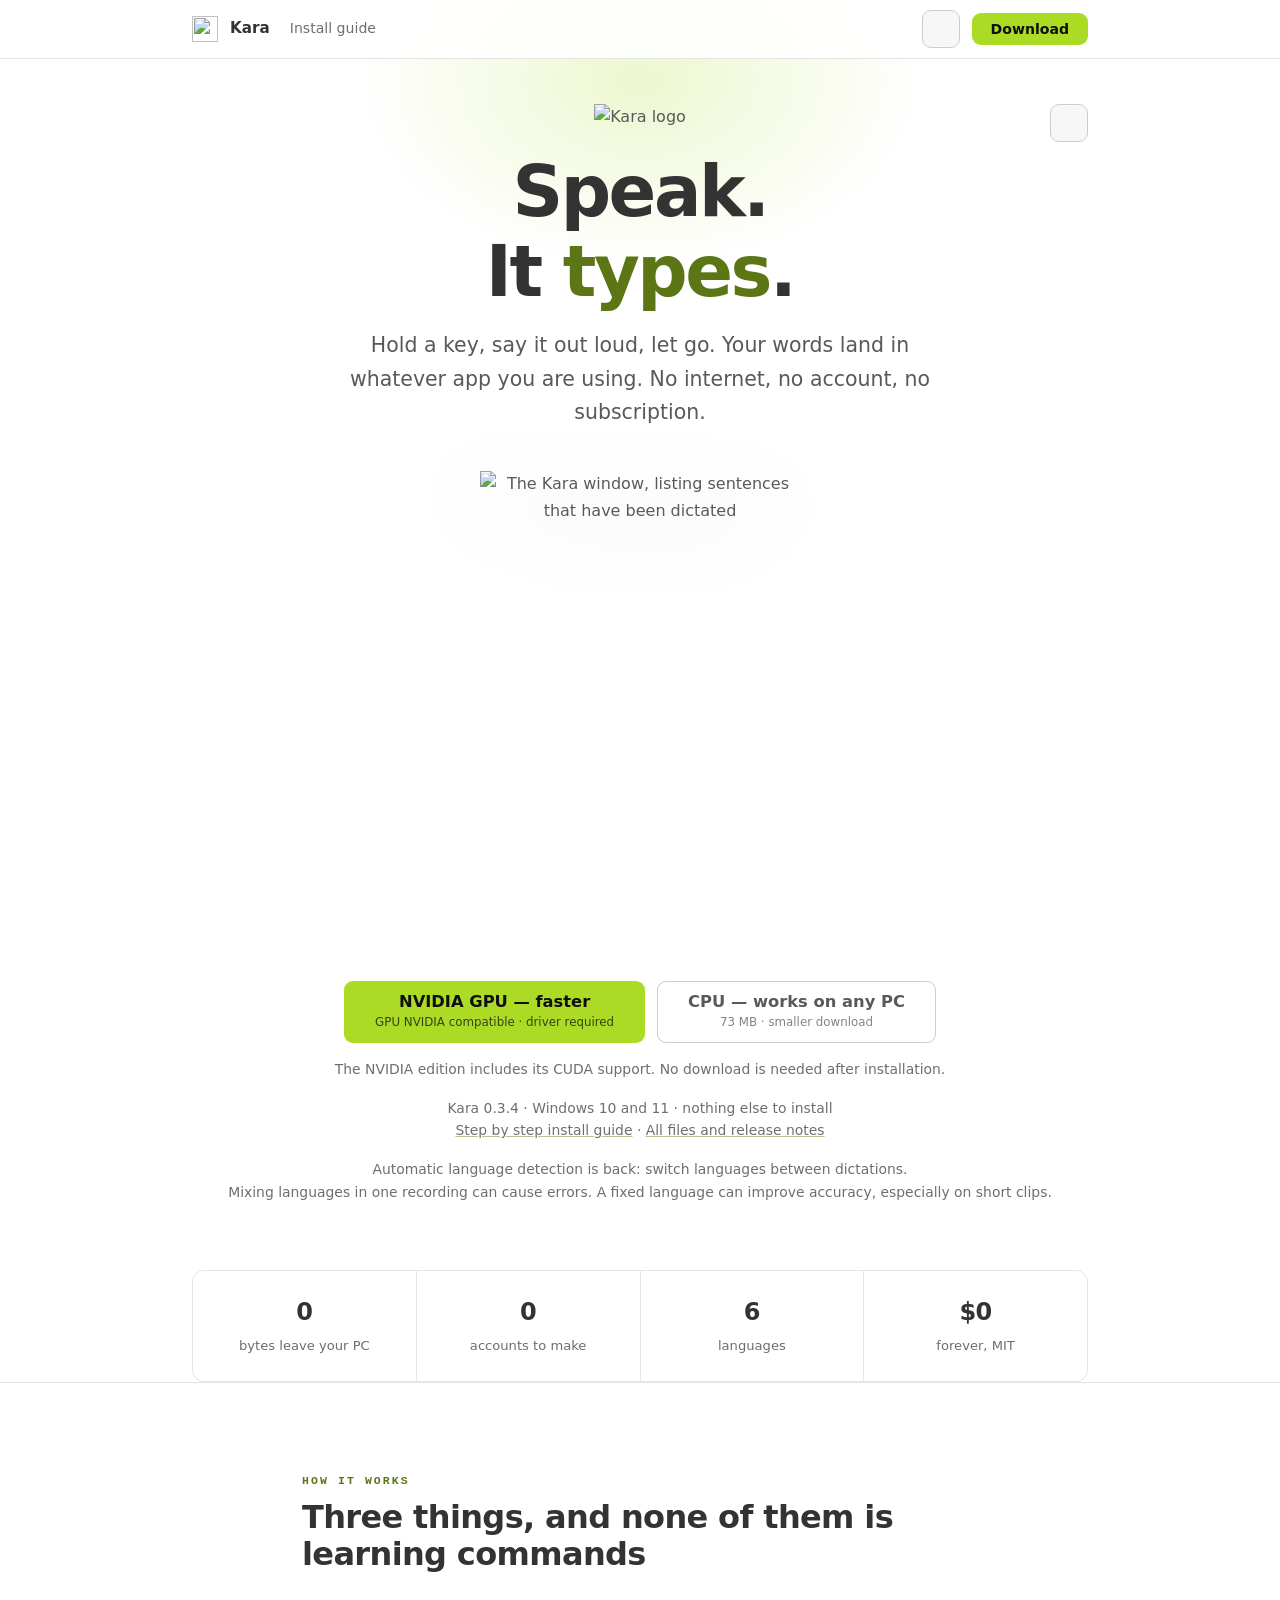
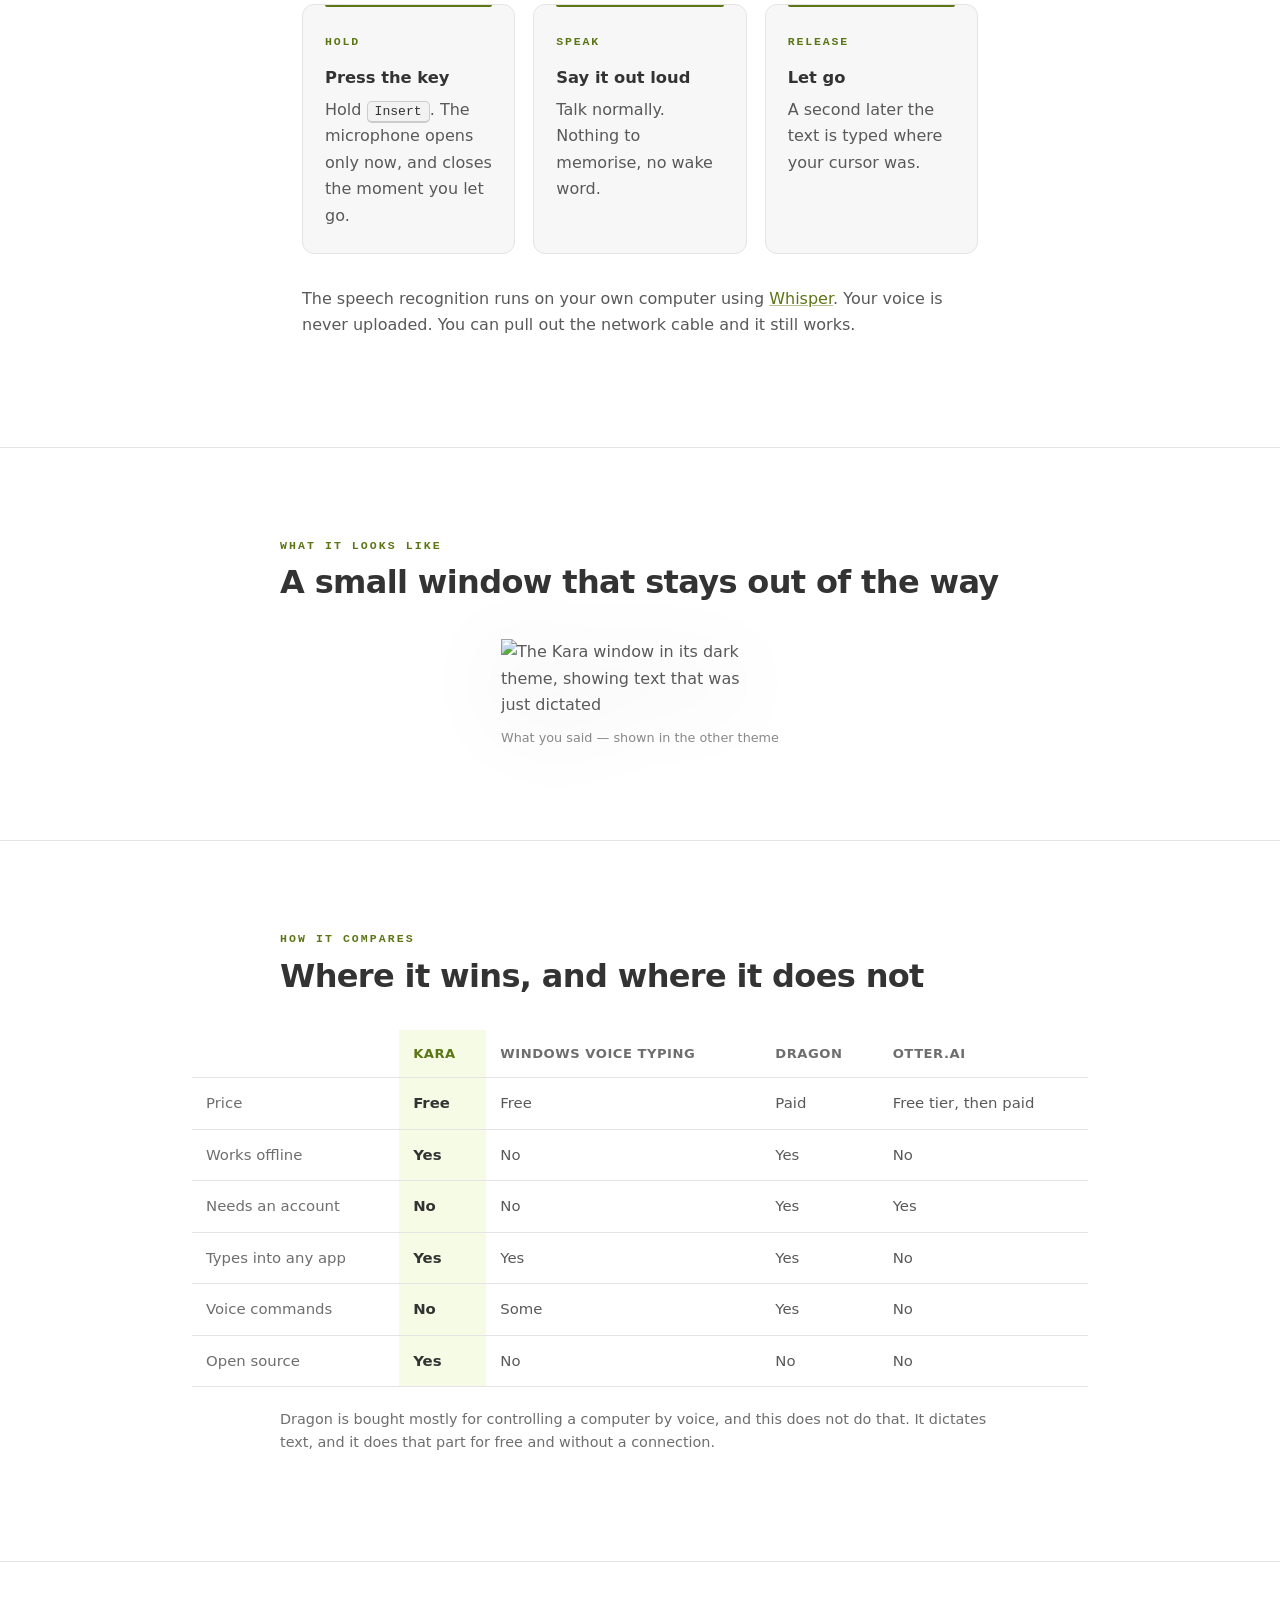
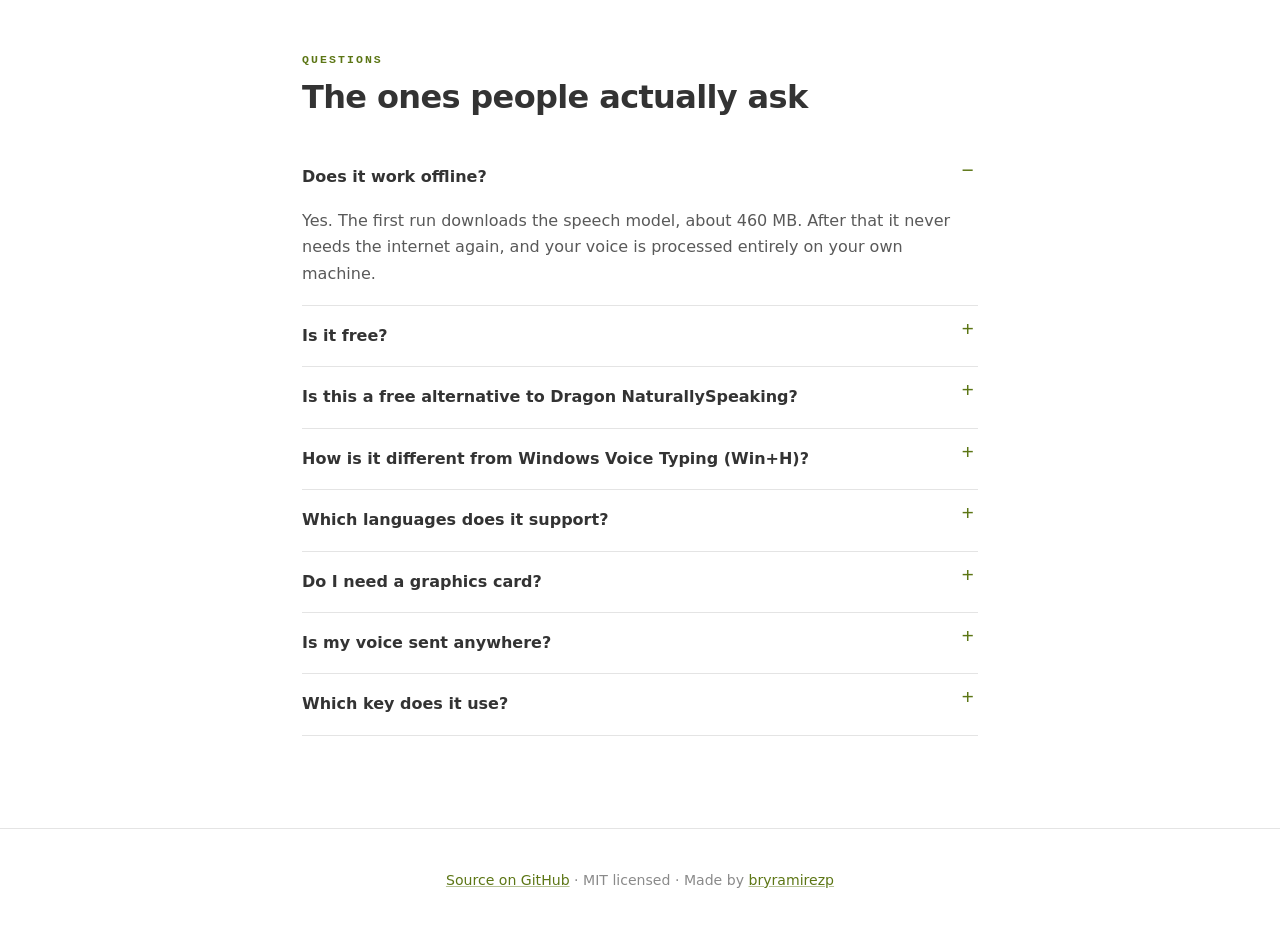
==== commit eb85bff5: "release: prepare 0.3.4" ====
--- a/docs/index.html
+++ b/docs/index.html
@@ -40,9 +40,9 @@
   "applicationCategory": "UtilitiesApplication",
   "applicationSubCategory": "Speech Recognition",
   "operatingSystem": "Windows 10, Windows 11",
-  "softwareVersion": "0.3.3",
+  "softwareVersion": "0.3.4",
   "url": "https://bryramirezp.github.io/kara/",
-  "downloadUrl": "https://github.com/bryramirezp/kara/releases/download/v0.3.3/Kara-Setup-0.3.3.exe",
+  "downloadUrl": "https://github.com/bryramirezp/kara/releases/download/v0.3.4/Kara-Setup-0.3.4.exe",
   "codeRepository": "https://github.com/bryramirezp/kara",
   "license": "https://opensource.org/licenses/MIT",
   "isAccessibleForFree": true,
@@ -53,7 +53,7 @@
     "Types into any Windows application",
     "Six languages: Spanish, English, Portuguese, French, German, Italian",
     "Keeps every sentence you dictate in the window",
-    "NVIDIA graphics card acceleration when run from source"
+    "NVIDIA graphics card acceleration with the NVIDIA GPU edition"
   ],
   "offers": { "@type": "Offer", "price": "0", "priceCurrency": "USD" },
   "author": { "@type": "Person", "name": "Bryan Ramírez", "url": "https://github.com/bryramirezp" }
@@ -76,7 +76,7 @@
     { "@type": "Question", "name": "Which languages does it support?",
       "acceptedAnswer": { "@type": "Answer", "text": "Spanish, English, Portuguese, French, German and Italian. You pick one, which makes it faster and more accurate than guessing the language on every recording." } },
     { "@type": "Question", "name": "Do I need a graphics card?",
-      "acceptedAnswer": { "@type": "Answer", "text": "No. The download runs on your processor. If you have an NVIDIA graphics card and install from source, it can use it and get much faster." } },
+      "acceptedAnswer": { "@type": "Answer", "text": "No. The CPU edition runs on your processor. If you have a compatible NVIDIA graphics card and a current driver, install the NVIDIA GPU edition for faster transcription." } },
     { "@type": "Question", "name": "Is my voice sent anywhere?",
       "acceptedAnswer": { "@type": "Answer", "text": "No. Nothing leaves your computer. The microphone is only open while you hold the key, so nothing is listening the rest of the time." } },
     { "@type": "Question", "name": "Which key does it use?",
@@ -95,7 +95,7 @@
     <nav><a href="install.html">Install guide</a></nav>
     <span class="grow"></span>
     <button class="theme-toggle" data-theme-toggle type="button"></button>
-    <a class="btn" data-pick-topbar href="https://github.com/bryramirezp/kara/releases/download/v0.3.3/Kara-Setup-0.3.3.exe">Download</a>
+    <a class="btn" data-pick-topbar href="https://github.com/bryramirezp/kara/releases/download/v0.3.4/Kara-Setup-0.3.4.exe">Download</a>
   </div>
 </div>
 
@@ -163,15 +163,19 @@
 
     <div class="pick">
       <div class="pick-row">
-        <a class="btn pick-btn pick-cpu" id="heroBtn" href="https://github.com/bryramirezp/kara/releases/download/v0.3.3/Kara-Setup-0.3.3.exe">
-          <span class="pick-label">Download for Windows</span>
-          <small><!--dl-size-->73 MB<!--/dl-size--> · works on any PC</small>
+        <a class="btn pick-btn pick-gpu" id="heroBtn" data-pick-gpu href="https://github.com/bryramirezp/kara/releases/download/v0.3.4/Kara-Setup-GPU-0.3.4.exe">
+          <span class="pick-label">NVIDIA GPU — faster</span>
+          <small>GPU NVIDIA compatible · driver required</small>
+        </a>
+        <a class="btn btn-ghost pick-btn pick-cpu" data-pick-cpu href="https://github.com/bryramirezp/kara/releases/download/v0.3.4/Kara-Setup-0.3.4.exe">
+          <span class="pick-label">CPU — works on any PC</span>
+          <small><!--dl-size-->73 MB<!--/dl-size--> · smaller download</small>
         </a>
       </div>
     </div>
-    <p class="sub">Have an NVIDIA card? Kara offers its optional GPU support from Settings after installation.</p>
+    <p class="sub">The NVIDIA edition includes its CUDA support. No download is needed after installation.</p>
     <p class="sub">
-      Kara <!--app-version-->0.3.3<!--/app-version--> · Windows 10 and 11 · nothing else to install<br>
+      Kara <!--app-version-->0.3.4<!--/app-version--> · Windows 10 and 11 · nothing else to install<br>
       <a href="install.html">Step by step install guide</a>
       · <a href="https://github.com/bryramirezp/kara/releases/latest">All files and release notes</a>
     </p>
@@ -218,13 +222,6 @@
         <img class="on-light" src="screenshot-main-dark.png"
              alt="The Kara window in its dark theme, showing text that was just dictated">
         <figcaption>What you said &mdash; shown in the other theme</figcaption>
-      </figure>
-      <figure>
-        <img class="on-dark"  src="screenshot-settings-dark.png"
-             alt="The settings panel in its dark theme, with appearance, hotkey and microphone options">
-        <img class="on-light" src="screenshot-settings-light.png"
-             alt="The settings panel in its light theme, with appearance, hotkey and microphone options">
-        <figcaption>Settings, matching this page</figcaption>
       </figure>
     </div>
   </div>
@@ -284,7 +281,7 @@
       </details>
       <details>
         <summary>Do I need a graphics card?</summary>
-        <p>No. The download runs on your processor. If you have an NVIDIA card and install from the source code, it can use it and get much faster.</p>
+        <p>No. The CPU edition runs on your processor. If you have a compatible NVIDIA card and a current driver, install the NVIDIA GPU edition for faster transcription.</p>
       </details>
       <details>
         <summary>Is my voice sent anywhere?</summary>
@@ -317,6 +314,27 @@
       bar.classList.toggle('show', !entries[0].isIntersecting);
     }, { rootMargin: '-10px 0px 0px 0px' }).observe(btn);
   }
+
+  // Browsers may withhold GPU information, so this can only refine the copy;
+  // it must never hide CPU or decide which installer a visitor receives.
+  var gpu = document.querySelector('[data-pick-gpu]');
+  if (gpu && navigator.gpu && navigator.gpu.requestAdapter) {
+    navigator.gpu.requestAdapter().then(function (adapter) {
+      if (!adapter || !adapter.info) return null;
+      return adapter.info;
+    }).then(function (info) {
+      if (!info || !/nvidia/i.test([
+        info.vendor, info.architecture, info.description, info.device
+      ].join(' '))) return;
+      gpu.querySelector('.pick-label').textContent =
+        'NVIDIA GPU — recommended for your PC';
+      var topbar = document.querySelector('[data-pick-topbar]');
+      if (topbar) {
+        topbar.href = gpu.href;
+        topbar.textContent = 'Download for NVIDIA';
+      }
+    }).catch(function () {});
+  }
 })();
 </script>
 <script src="theme.js"></script>
